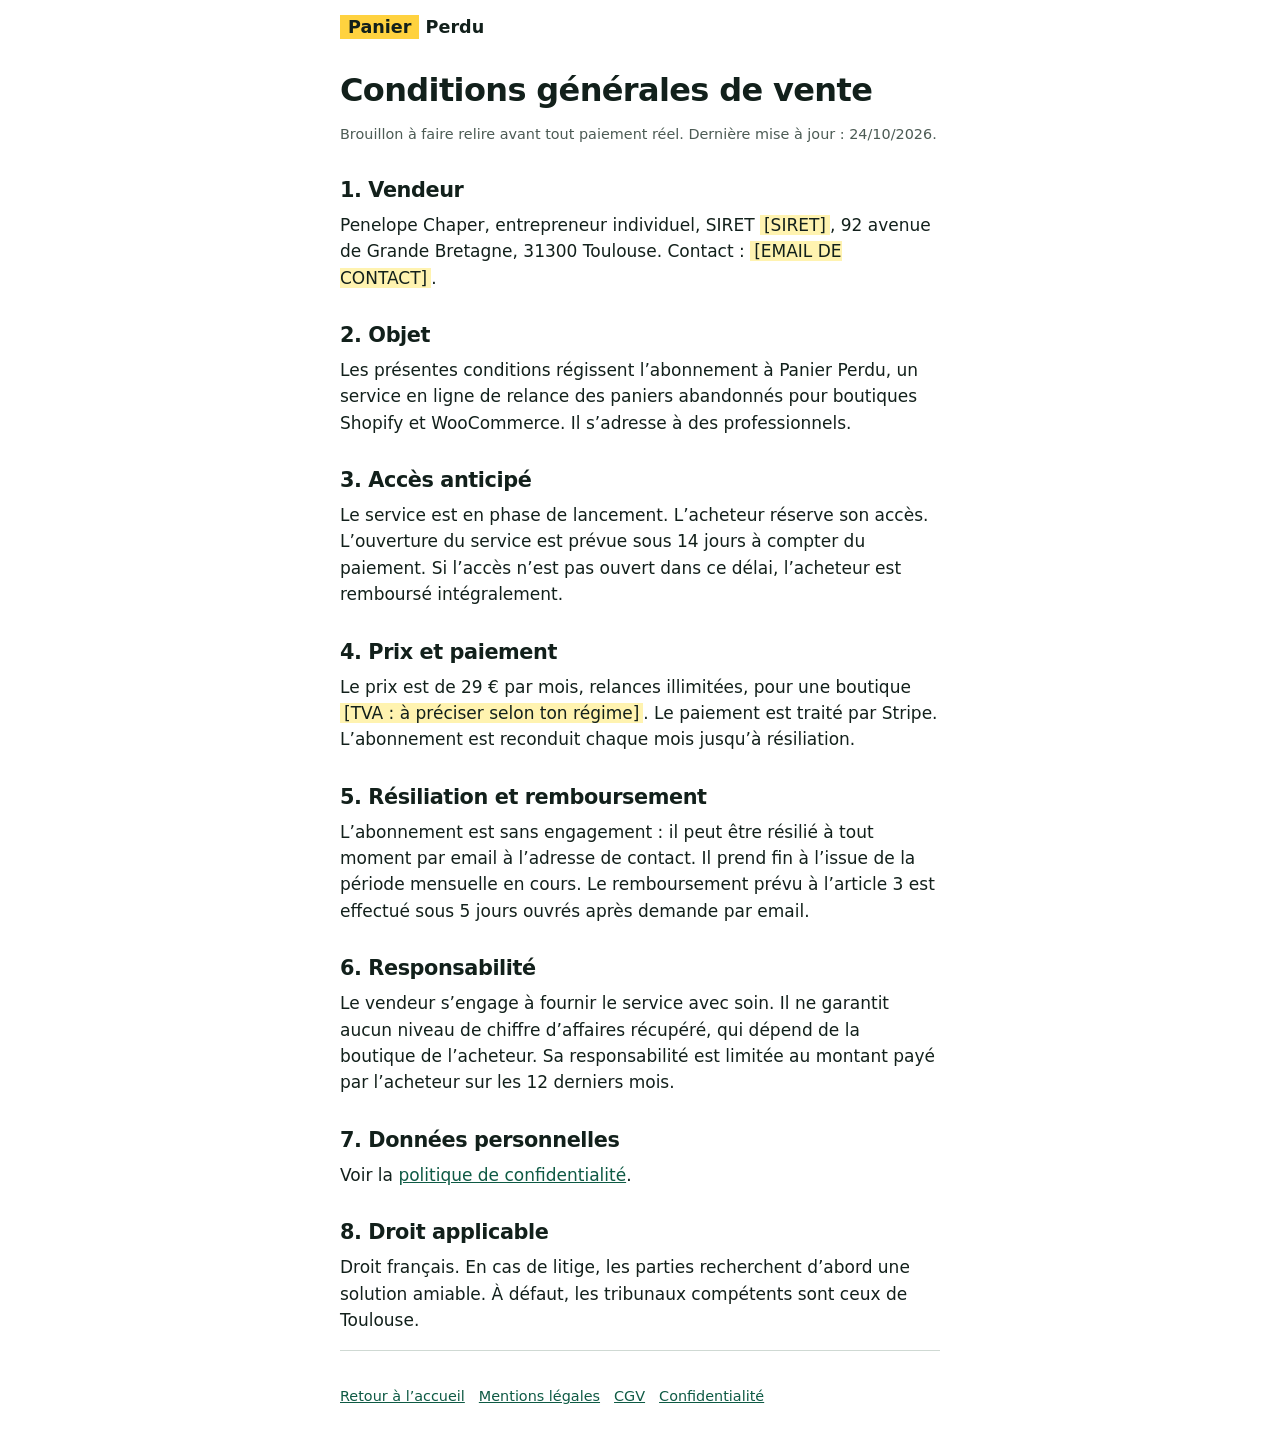
==== cgv.html @ 54c4f530 "Add files via upload" ====
<!doctype html>
<html lang="fr"><head><meta charset="utf-8"><meta name="viewport" content="width=device-width,initial-scale=1">
<title>Conditions générales de vente – Panier Perdu</title><meta name="robots" content="noindex"><link rel="stylesheet" href="style.css"></head>
<body><div class="wrap legal"><p class="top"><a href="/" style="text-decoration:none;color:inherit"><span>Panier</span> Perdu</a></p>
<h1>Conditions générales de vente</h1>
<p class="small">Brouillon à faire relire avant tout paiement réel. Dernière mise à jour : 24/10/2026.</p>
<h2>1. Vendeur</h2>
<p>Penelope Chaper, entrepreneur individuel, SIRET <span class="todo">[SIRET]</span>, 92 avenue de Grande Bretagne, 31300 Toulouse. Contact : <span class="todo">[EMAIL DE CONTACT]</span>.</p>
<h2>2. Objet</h2>
<p>Les présentes conditions régissent l’abonnement à Panier Perdu, un service en ligne de relance des paniers abandonnés pour boutiques Shopify et WooCommerce. Il s’adresse à des professionnels.</p>
<h2>3. Accès anticipé</h2>
<p>Le service est en phase de lancement. L’acheteur réserve son accès. L’ouverture du service est prévue sous 14 jours à compter du paiement. Si l’accès n’est pas ouvert dans ce délai, l’acheteur est remboursé intégralement.</p>
<h2>4. Prix et paiement</h2>
<p>Le prix est de 29 € par mois, relances illimitées, pour une boutique <span class="todo">[TVA : à préciser selon ton régime]</span>. Le paiement est traité par Stripe. L’abonnement est reconduit chaque mois jusqu’à résiliation.</p>
<h2>5. Résiliation et remboursement</h2>
<p>L’abonnement est sans engagement : il peut être résilié à tout moment par email à l’adresse de contact. Il prend fin à l’issue de la période mensuelle en cours. Le remboursement prévu à l’article 3 est effectué sous 5 jours ouvrés après demande par email.</p>
<h2>6. Responsabilité</h2>
<p>Le vendeur s’engage à fournir le service avec soin. Il ne garantit aucun niveau de chiffre d’affaires récupéré, qui dépend de la boutique de l’acheteur. Sa responsabilité est limitée au montant payé par l’acheteur sur les 12 derniers mois.</p>
<h2>7. Données personnelles</h2>
<p>Voir la <a href="confidentialite.html">politique de confidentialité</a>.</p>
<h2>8. Droit applicable</h2>
<p>Droit français. En cas de litige, les parties recherchent d’abord une solution amiable. À défaut, les tribunaux compétents sont ceux de Toulouse.</p>
<footer><a href="/">Retour à l’accueil</a><a href="mentions-legales.html">Mentions légales</a><a href="cgv.html">CGV</a><a href="confidentialite.html">Confidentialité</a></footer></div></body></html>
---- style.css ----
:root{--ink:#12201B;--green:#0E5A44;--sun:#FFD23F;--mist:#EEF2EF;--line:#CFD9D3;--muted:#4C5B54}
*{box-sizing:border-box}html{-webkit-text-size-adjust:100%}
body{margin:0;font:17px/1.55 system-ui,-apple-system,"Segoe UI",Roboto,sans-serif;color:var(--ink);background:#fff}
h1,h2,h3{font-family:"Bricolage Grotesque",system-ui,sans-serif;line-height:1.08;margin:0 0 .5em;letter-spacing:-.02em}
h1{font-size:clamp(2.2rem,9vw,3.6rem);font-weight:800}
h2{font-size:clamp(1.6rem,6vw,2.2rem);font-weight:800}
h3{font-size:1.1rem;font-weight:700}
p{margin:0 0 1em}a{color:var(--green)}
.wrap{max-width:640px;margin:0 auto;padding:0 20px}
section{padding:44px 0;border-top:1px solid var(--line)}
.top{padding:14px 0;font-weight:800;font-family:"Bricolage Grotesque",system-ui,sans-serif;font-size:1.1rem}
.top span{background:var(--sun);padding:2px 8px}
.btn{display:block;width:100%;text-align:center;background:var(--sun);color:var(--ink);font-weight:800;font-size:1.1rem;text-decoration:none;padding:18px 20px;border:2px solid var(--ink);border-radius:6px;box-shadow:4px 4px 0 var(--ink)}
.btn:active{transform:translate(3px,3px);box-shadow:1px 1px 0 var(--ink)}
.btn:focus-visible,summary:focus-visible,a:focus-visible{outline:3px solid var(--green);outline-offset:3px}
.small{font-size:.9rem;color:var(--muted)}
.ticket{border:2px dashed var(--ink);padding:18px;background:var(--mist);margin:28px 0}
.ticket p{margin:0;display:flex;justify-content:space-between;gap:12px;border-bottom:1px dotted var(--muted);padding:6px 0}
.ticket .ok{color:var(--green);font-weight:800;border:0;padding-top:12px}
.steps{list-style:none;padding:0;margin:0}
.steps li{padding:14px 0 14px 48px;position:relative;border-bottom:1px solid var(--line)}
.steps li::before{content:counter(s);counter-increment:s;position:absolute;left:0;top:14px;width:34px;height:34px;border-radius:50%;background:var(--green);color:#fff;font-weight:800;text-align:center;line-height:34px}
.steps{counter-reset:s}
.calc{background:var(--green);color:#fff;padding:22px;border-radius:6px}
.calc strong{font-size:2rem;font-family:"Bricolage Grotesque",system-ui,sans-serif}
.calc .small{color:#CFE6DC}
.offer{border:2px solid var(--ink);padding:22px;border-radius:6px}
.price{font-family:"Bricolage Grotesque",system-ui,sans-serif;font-size:3rem;font-weight:800;line-height:1}
.guar{background:var(--mist);padding:14px;border-left:5px solid var(--green);margin:18px 0}
details{border-bottom:1px solid var(--line);padding:14px 0}
summary{font-weight:700;cursor:pointer}
details p{margin:10px 0 0}
footer{padding:28px 0 40px;border-top:1px solid var(--line);font-size:.9rem}
footer a{margin-right:14px;display:inline-block;padding:6px 0}
.todo{background:#FFF3B0;padding:0 4px}
.legal h1{font-size:2rem}.legal h2{font-size:1.3rem;margin-top:1.6em}
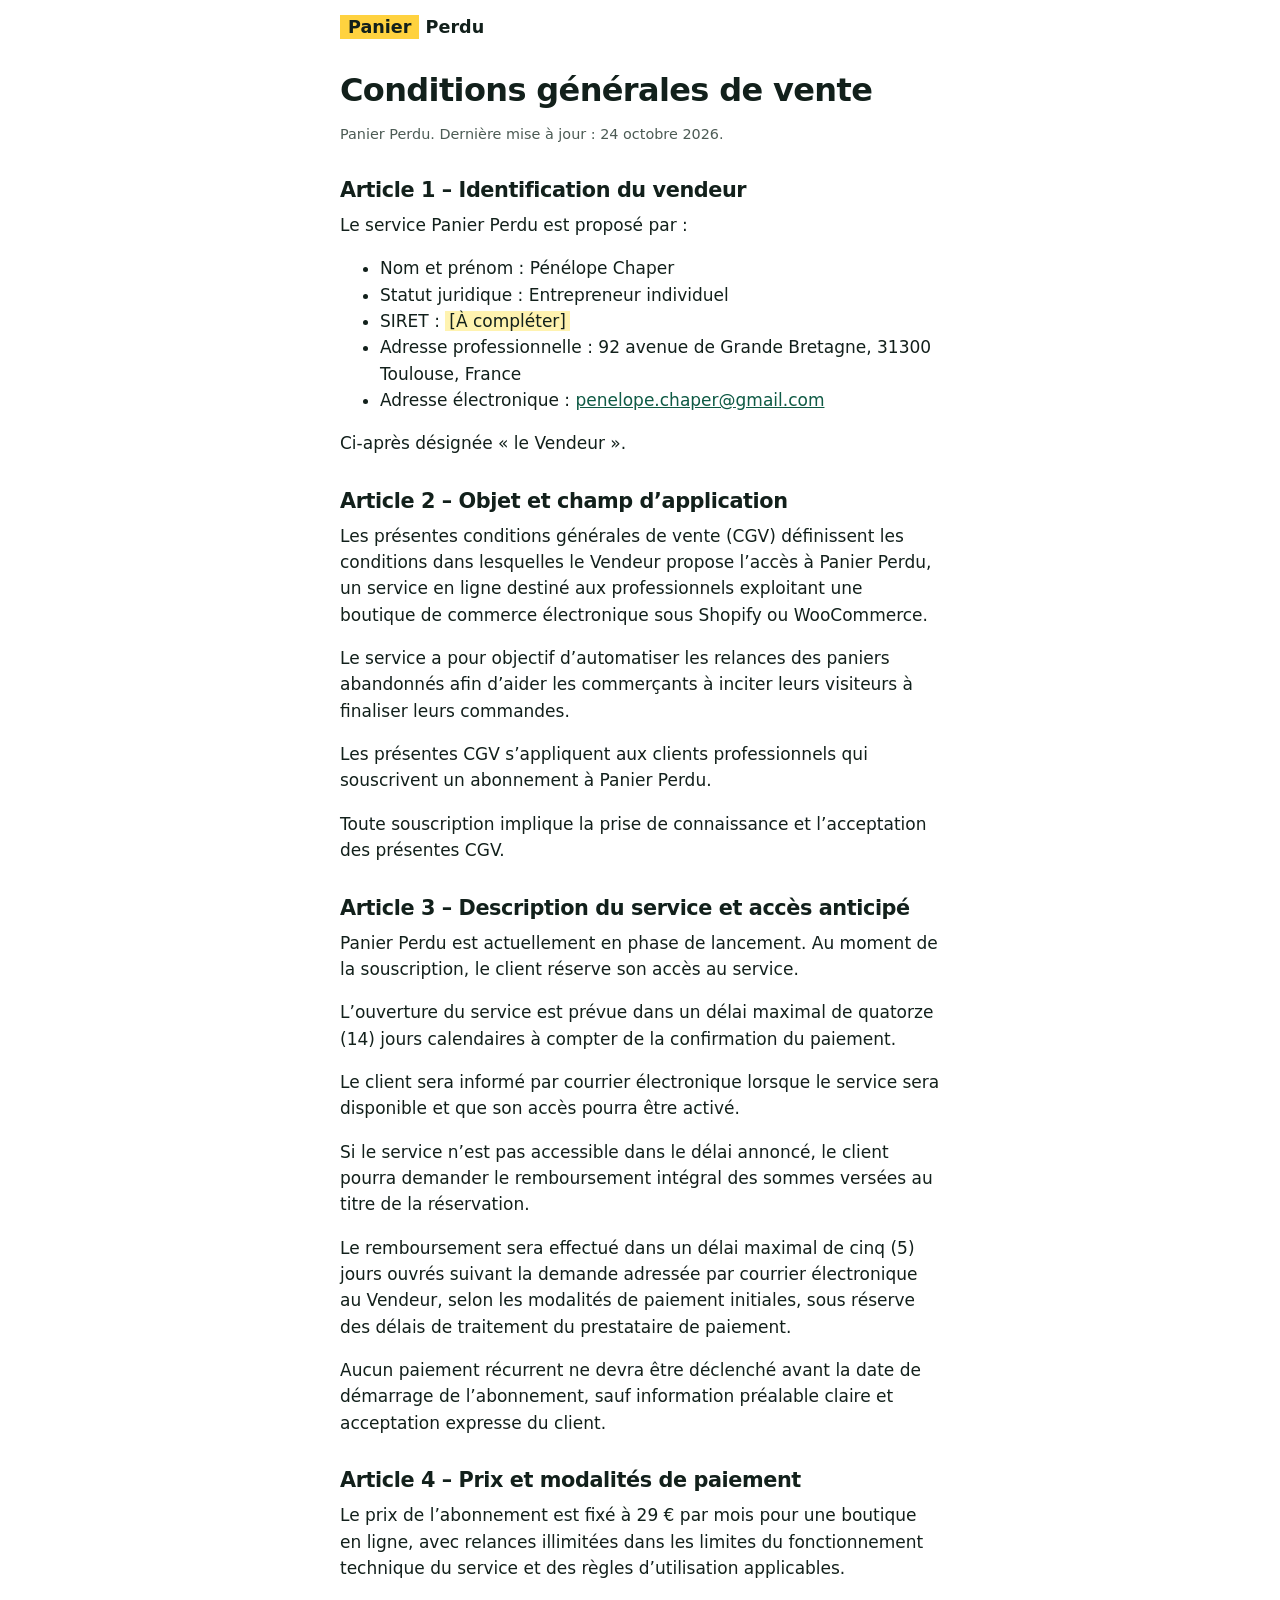
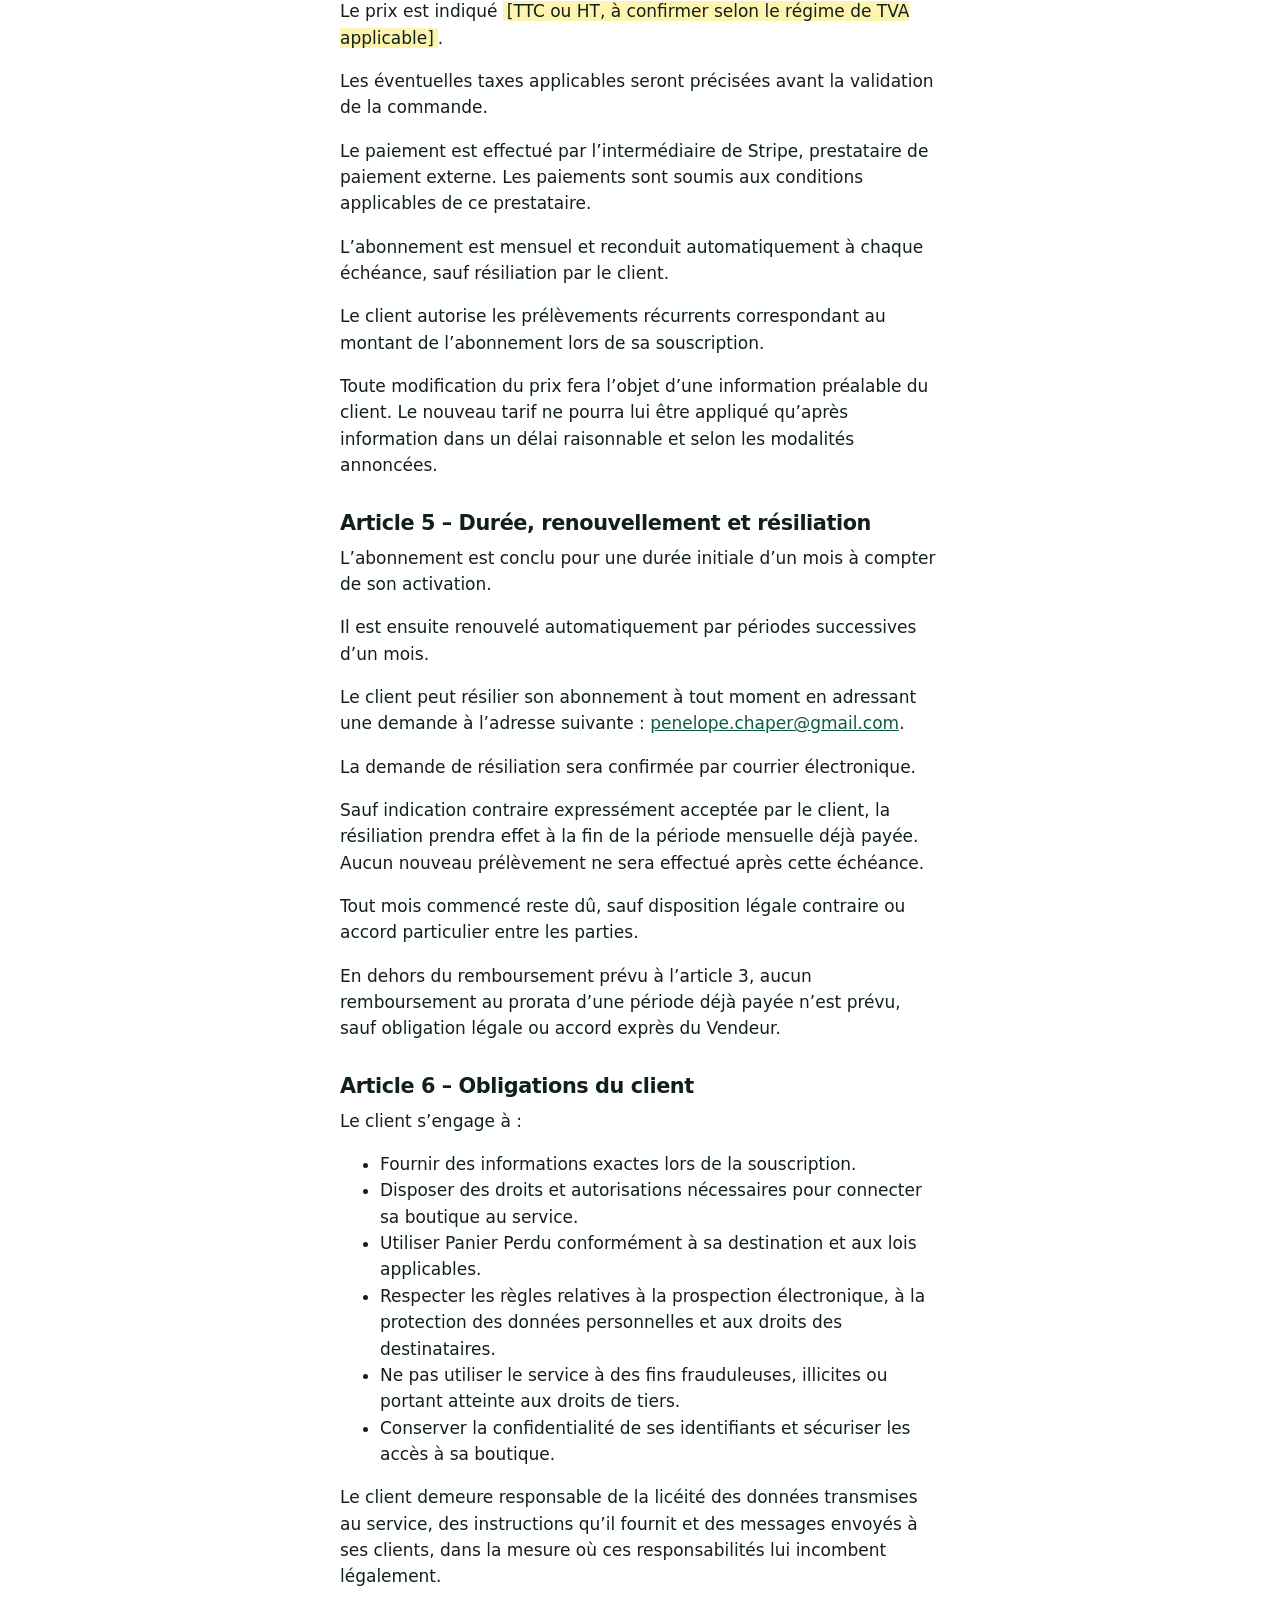
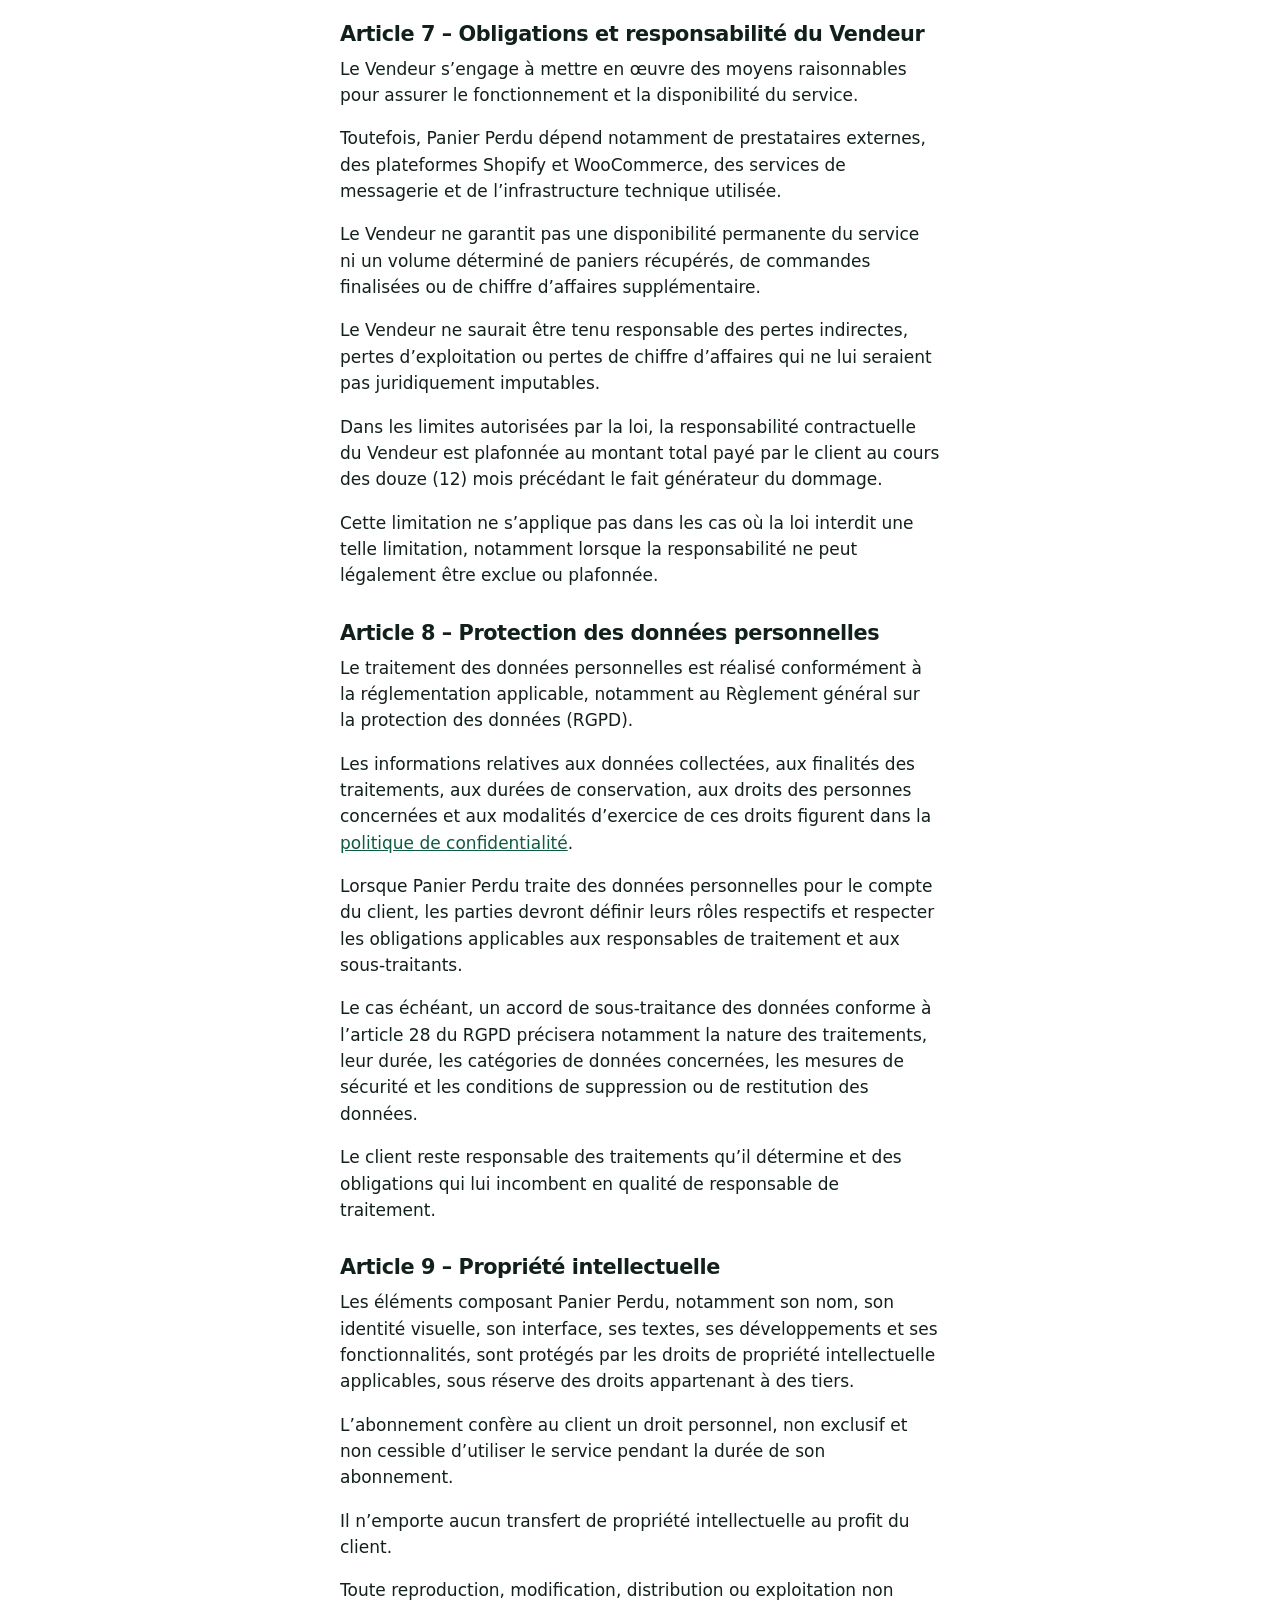
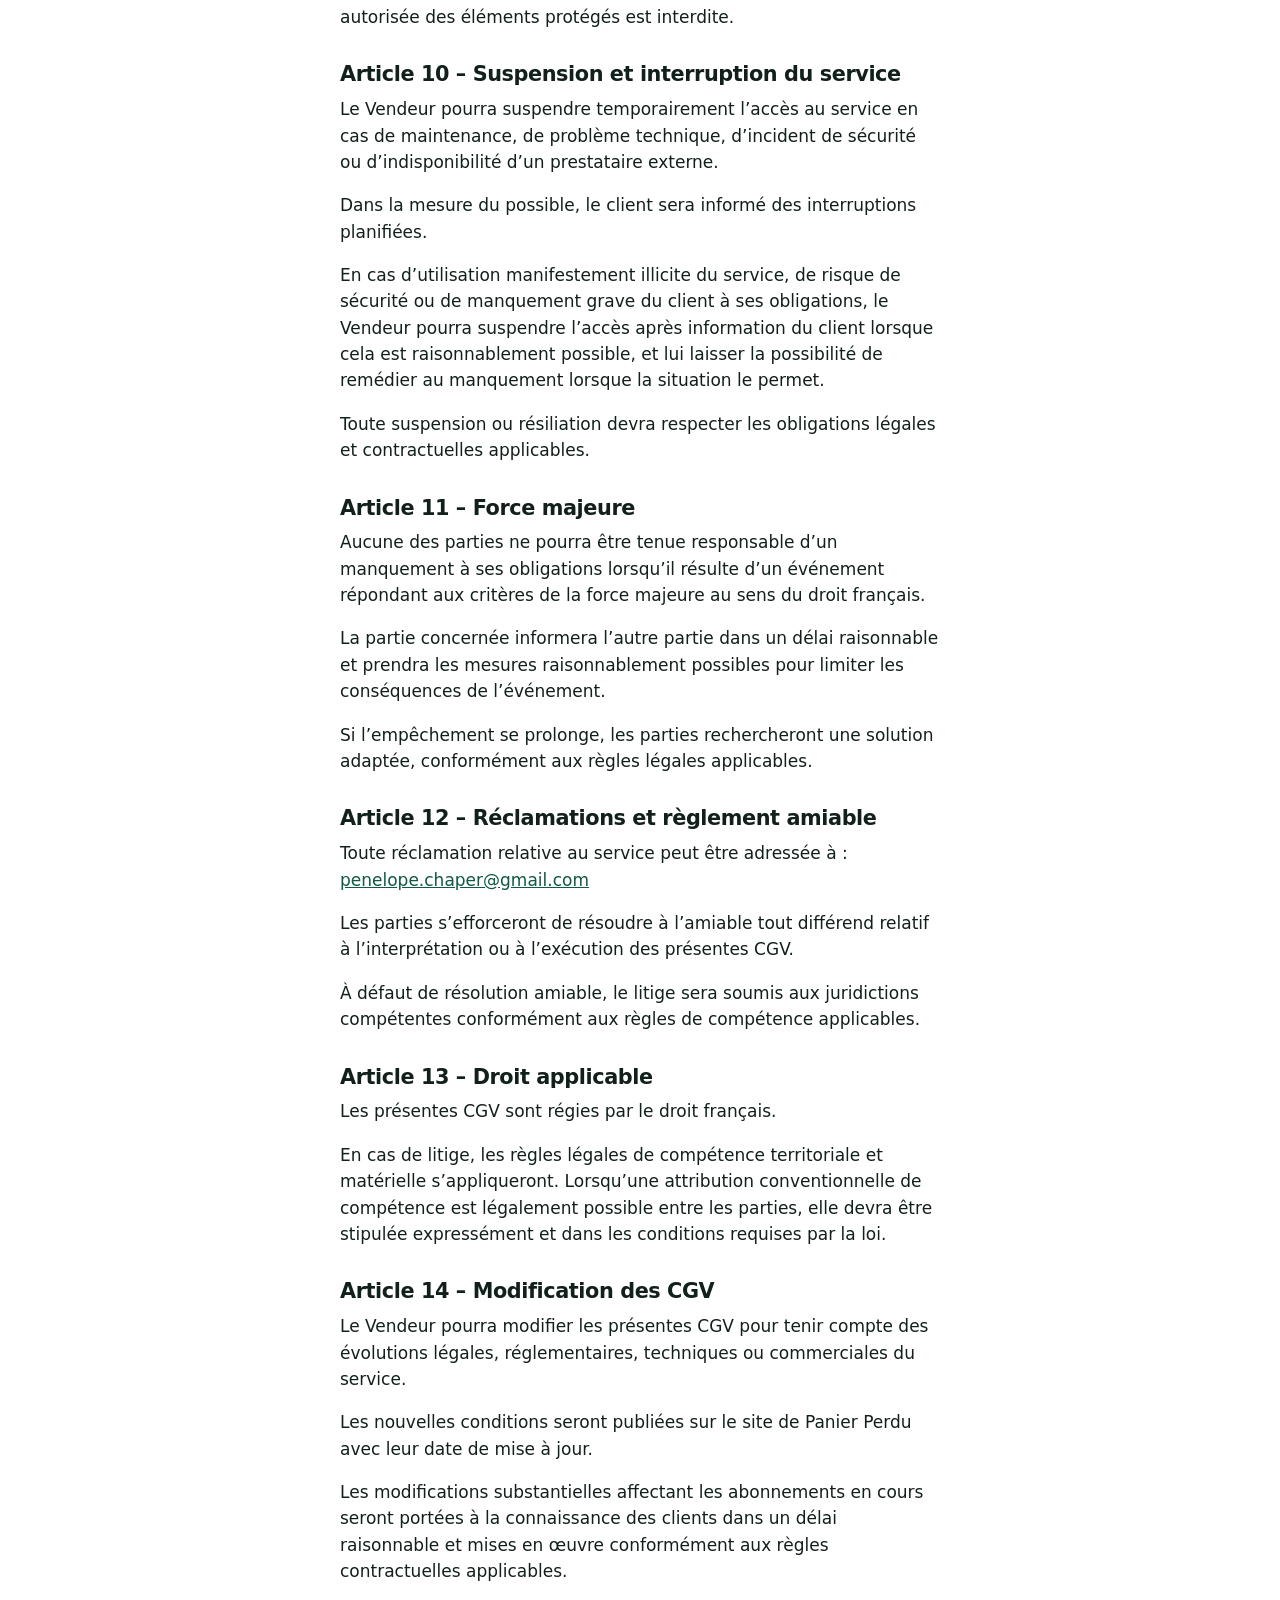
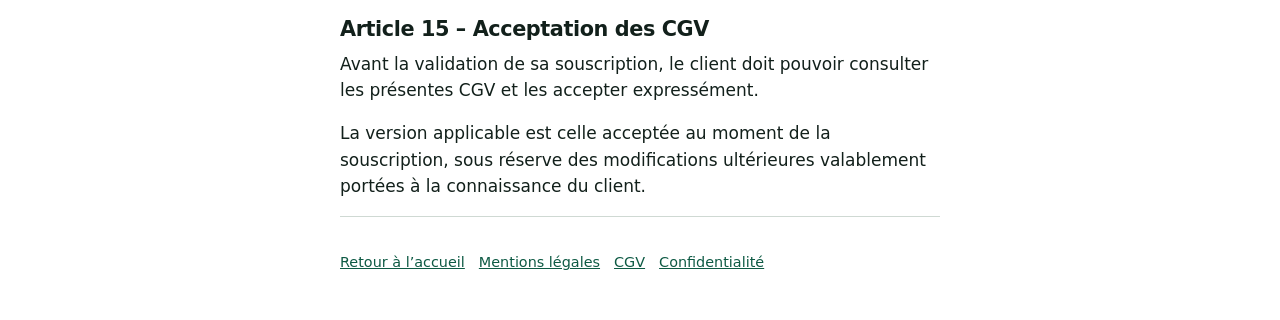
==== commit 0c526902: "cgv.html" ====
--- a/cgv.html
+++ b/cgv.html
@@ -3,21 +3,111 @@
 <title>Conditions générales de vente – Panier Perdu</title><meta name="robots" content="noindex"><link rel="stylesheet" href="style.css"></head>
 <body><div class="wrap legal"><p class="top"><a href="/" style="text-decoration:none;color:inherit"><span>Panier</span> Perdu</a></p>
 <h1>Conditions générales de vente</h1>
-<p class="small">Brouillon à faire relire avant tout paiement réel. Dernière mise à jour : 24/10/2026.</p>
-<h2>1. Vendeur</h2>
-<p>Penelope Chaper, entrepreneur individuel, SIRET <span class="todo">[SIRET]</span>, 92 avenue de Grande Bretagne, 31300 Toulouse. Contact : <span class="todo">[EMAIL DE CONTACT]</span>.</p>
-<h2>2. Objet</h2>
-<p>Les présentes conditions régissent l’abonnement à Panier Perdu, un service en ligne de relance des paniers abandonnés pour boutiques Shopify et WooCommerce. Il s’adresse à des professionnels.</p>
-<h2>3. Accès anticipé</h2>
-<p>Le service est en phase de lancement. L’acheteur réserve son accès. L’ouverture du service est prévue sous 14 jours à compter du paiement. Si l’accès n’est pas ouvert dans ce délai, l’acheteur est remboursé intégralement.</p>
-<h2>4. Prix et paiement</h2>
-<p>Le prix est de 29 € par mois, relances illimitées, pour une boutique <span class="todo">[TVA : à préciser selon ton régime]</span>. Le paiement est traité par Stripe. L’abonnement est reconduit chaque mois jusqu’à résiliation.</p>
-<h2>5. Résiliation et remboursement</h2>
-<p>L’abonnement est sans engagement : il peut être résilié à tout moment par email à l’adresse de contact. Il prend fin à l’issue de la période mensuelle en cours. Le remboursement prévu à l’article 3 est effectué sous 5 jours ouvrés après demande par email.</p>
-<h2>6. Responsabilité</h2>
-<p>Le vendeur s’engage à fournir le service avec soin. Il ne garantit aucun niveau de chiffre d’affaires récupéré, qui dépend de la boutique de l’acheteur. Sa responsabilité est limitée au montant payé par l’acheteur sur les 12 derniers mois.</p>
-<h2>7. Données personnelles</h2>
-<p>Voir la <a href="confidentialite.html">politique de confidentialité</a>.</p>
-<h2>8. Droit applicable</h2>
-<p>Droit français. En cas de litige, les parties recherchent d’abord une solution amiable. À défaut, les tribunaux compétents sont ceux de Toulouse.</p>
+<p class="small">Panier Perdu. Dernière mise à jour : 24 octobre 2026.</p>
+
+<h2>Article 1 – Identification du vendeur</h2>
+<p>Le service Panier Perdu est proposé par :</p>
+<ul>
+<li>Nom et prénom : Pénélope Chaper</li>
+<li>Statut juridique : Entrepreneur individuel</li>
+<li>SIRET : <span class="todo">[À compléter]</span></li>
+<li>Adresse professionnelle : 92 avenue de Grande Bretagne, 31300 Toulouse, France</li>
+<li>Adresse électronique : <a href="mailto:penelope.chaper@gmail.com">penelope.chaper@gmail.com</a></li>
+</ul>
+<p>Ci-après désignée « le Vendeur ».</p>
+
+<h2>Article 2 – Objet et champ d’application</h2>
+<p>Les présentes conditions générales de vente (CGV) définissent les conditions dans lesquelles le Vendeur propose l’accès à Panier Perdu, un service en ligne destiné aux professionnels exploitant une boutique de commerce électronique sous Shopify ou WooCommerce.</p>
+<p>Le service a pour objectif d’automatiser les relances des paniers abandonnés afin d’aider les commerçants à inciter leurs visiteurs à finaliser leurs commandes.</p>
+<p>Les présentes CGV s’appliquent aux clients professionnels qui souscrivent un abonnement à Panier Perdu.</p>
+<p>Toute souscription implique la prise de connaissance et l’acceptation des présentes CGV.</p>
+
+<h2>Article 3 – Description du service et accès anticipé</h2>
+<p>Panier Perdu est actuellement en phase de lancement. Au moment de la souscription, le client réserve son accès au service.</p>
+<p>L’ouverture du service est prévue dans un délai maximal de quatorze (14) jours calendaires à compter de la confirmation du paiement.</p>
+<p>Le client sera informé par courrier électronique lorsque le service sera disponible et que son accès pourra être activé.</p>
+<p>Si le service n’est pas accessible dans le délai annoncé, le client pourra demander le remboursement intégral des sommes versées au titre de la réservation.</p>
+<p>Le remboursement sera effectué dans un délai maximal de cinq (5) jours ouvrés suivant la demande adressée par courrier électronique au Vendeur, selon les modalités de paiement initiales, sous réserve des délais de traitement du prestataire de paiement.</p>
+<p>Aucun paiement récurrent ne devra être déclenché avant la date de démarrage de l’abonnement, sauf information préalable claire et acceptation expresse du client.</p>
+
+<h2>Article 4 – Prix et modalités de paiement</h2>
+<p>Le prix de l’abonnement est fixé à 29 € par mois pour une boutique en ligne, avec relances illimitées dans les limites du fonctionnement technique du service et des règles d’utilisation applicables.</p>
+<p>Le prix est indiqué <span class="todo">[TTC ou HT, à confirmer selon le régime de TVA applicable]</span>.</p>
+<p>Les éventuelles taxes applicables seront précisées avant la validation de la commande.</p>
+<p>Le paiement est effectué par l’intermédiaire de Stripe, prestataire de paiement externe. Les paiements sont soumis aux conditions applicables de ce prestataire.</p>
+<p>L’abonnement est mensuel et reconduit automatiquement à chaque échéance, sauf résiliation par le client.</p>
+<p>Le client autorise les prélèvements récurrents correspondant au montant de l’abonnement lors de sa souscription.</p>
+<p>Toute modification du prix fera l’objet d’une information préalable du client. Le nouveau tarif ne pourra lui être appliqué qu’après information dans un délai raisonnable et selon les modalités annoncées.</p>
+
+<h2>Article 5 – Durée, renouvellement et résiliation</h2>
+<p>L’abonnement est conclu pour une durée initiale d’un mois à compter de son activation.</p>
+<p>Il est ensuite renouvelé automatiquement par périodes successives d’un mois.</p>
+<p>Le client peut résilier son abonnement à tout moment en adressant une demande à l’adresse suivante : <a href="mailto:penelope.chaper@gmail.com">penelope.chaper@gmail.com</a>.</p>
+<p>La demande de résiliation sera confirmée par courrier électronique.</p>
+<p>Sauf indication contraire expressément acceptée par le client, la résiliation prendra effet à la fin de la période mensuelle déjà payée. Aucun nouveau prélèvement ne sera effectué après cette échéance.</p>
+<p>Tout mois commencé reste dû, sauf disposition légale contraire ou accord particulier entre les parties.</p>
+<p>En dehors du remboursement prévu à l’article 3, aucun remboursement au prorata d’une période déjà payée n’est prévu, sauf obligation légale ou accord exprès du Vendeur.</p>
+
+<h2>Article 6 – Obligations du client</h2>
+<p>Le client s’engage à :</p>
+<ul>
+<li>Fournir des informations exactes lors de la souscription.</li>
+<li>Disposer des droits et autorisations nécessaires pour connecter sa boutique au service.</li>
+<li>Utiliser Panier Perdu conformément à sa destination et aux lois applicables.</li>
+<li>Respecter les règles relatives à la prospection électronique, à la protection des données personnelles et aux droits des destinataires.</li>
+<li>Ne pas utiliser le service à des fins frauduleuses, illicites ou portant atteinte aux droits de tiers.</li>
+<li>Conserver la confidentialité de ses identifiants et sécuriser les accès à sa boutique.</li>
+</ul>
+<p>Le client demeure responsable de la licéité des données transmises au service, des instructions qu’il fournit et des messages envoyés à ses clients, dans la mesure où ces responsabilités lui incombent légalement.</p>
+
+<h2>Article 7 – Obligations et responsabilité du Vendeur</h2>
+<p>Le Vendeur s’engage à mettre en œuvre des moyens raisonnables pour assurer le fonctionnement et la disponibilité du service.</p>
+<p>Toutefois, Panier Perdu dépend notamment de prestataires externes, des plateformes Shopify et WooCommerce, des services de messagerie et de l’infrastructure technique utilisée.</p>
+<p>Le Vendeur ne garantit pas une disponibilité permanente du service ni un volume déterminé de paniers récupérés, de commandes finalisées ou de chiffre d’affaires supplémentaire.</p>
+<p>Le Vendeur ne saurait être tenu responsable des pertes indirectes, pertes d’exploitation ou pertes de chiffre d’affaires qui ne lui seraient pas juridiquement imputables.</p>
+<p>Dans les limites autorisées par la loi, la responsabilité contractuelle du Vendeur est plafonnée au montant total payé par le client au cours des douze (12) mois précédant le fait générateur du dommage.</p>
+<p>Cette limitation ne s’applique pas dans les cas où la loi interdit une telle limitation, notamment lorsque la responsabilité ne peut légalement être exclue ou plafonnée.</p>
+
+<h2>Article 8 – Protection des données personnelles</h2>
+<p>Le traitement des données personnelles est réalisé conformément à la réglementation applicable, notamment au Règlement général sur la protection des données (RGPD).</p>
+<p>Les informations relatives aux données collectées, aux finalités des traitements, aux durées de conservation, aux droits des personnes concernées et aux modalités d’exercice de ces droits figurent dans la <a href="confidentialite.html">politique de confidentialité</a>.</p>
+<p>Lorsque Panier Perdu traite des données personnelles pour le compte du client, les parties devront définir leurs rôles respectifs et respecter les obligations applicables aux responsables de traitement et aux sous-traitants.</p>
+<p>Le cas échéant, un accord de sous-traitance des données conforme à l’article 28 du RGPD précisera notamment la nature des traitements, leur durée, les catégories de données concernées, les mesures de sécurité et les conditions de suppression ou de restitution des données.</p>
+<p>Le client reste responsable des traitements qu’il détermine et des obligations qui lui incombent en qualité de responsable de traitement.</p>
+
+<h2>Article 9 – Propriété intellectuelle</h2>
+<p>Les éléments composant Panier Perdu, notamment son nom, son identité visuelle, son interface, ses textes, ses développements et ses fonctionnalités, sont protégés par les droits de propriété intellectuelle applicables, sous réserve des droits appartenant à des tiers.</p>
+<p>L’abonnement confère au client un droit personnel, non exclusif et non cessible d’utiliser le service pendant la durée de son abonnement.</p>
+<p>Il n’emporte aucun transfert de propriété intellectuelle au profit du client.</p>
+<p>Toute reproduction, modification, distribution ou exploitation non autorisée des éléments protégés est interdite.</p>
+
+<h2>Article 10 – Suspension et interruption du service</h2>
+<p>Le Vendeur pourra suspendre temporairement l’accès au service en cas de maintenance, de problème technique, d’incident de sécurité ou d’indisponibilité d’un prestataire externe.</p>
+<p>Dans la mesure du possible, le client sera informé des interruptions planifiées.</p>
+<p>En cas d’utilisation manifestement illicite du service, de risque de sécurité ou de manquement grave du client à ses obligations, le Vendeur pourra suspendre l’accès après information du client lorsque cela est raisonnablement possible, et lui laisser la possibilité de remédier au manquement lorsque la situation le permet.</p>
+<p>Toute suspension ou résiliation devra respecter les obligations légales et contractuelles applicables.</p>
+
+<h2>Article 11 – Force majeure</h2>
+<p>Aucune des parties ne pourra être tenue responsable d’un manquement à ses obligations lorsqu’il résulte d’un événement répondant aux critères de la force majeure au sens du droit français.</p>
+<p>La partie concernée informera l’autre partie dans un délai raisonnable et prendra les mesures raisonnablement possibles pour limiter les conséquences de l’événement.</p>
+<p>Si l’empêchement se prolonge, les parties rechercheront une solution adaptée, conformément aux règles légales applicables.</p>
+
+<h2>Article 12 – Réclamations et règlement amiable</h2>
+<p>Toute réclamation relative au service peut être adressée à : <a href="mailto:penelope.chaper@gmail.com">penelope.chaper@gmail.com</a></p>
+<p>Les parties s’efforceront de résoudre à l’amiable tout différend relatif à l’interprétation ou à l’exécution des présentes CGV.</p>
+<p>À défaut de résolution amiable, le litige sera soumis aux juridictions compétentes conformément aux règles de compétence applicables.</p>
+
+<h2>Article 13 – Droit applicable</h2>
+<p>Les présentes CGV sont régies par le droit français.</p>
+<p>En cas de litige, les règles légales de compétence territoriale et matérielle s’appliqueront. Lorsqu’une attribution conventionnelle de compétence est légalement possible entre les parties, elle devra être stipulée expressément et dans les conditions requises par la loi.</p>
+
+<h2>Article 14 – Modification des CGV</h2>
+<p>Le Vendeur pourra modifier les présentes CGV pour tenir compte des évolutions légales, réglementaires, techniques ou commerciales du service.</p>
+<p>Les nouvelles conditions seront publiées sur le site de Panier Perdu avec leur date de mise à jour.</p>
+<p>Les modifications substantielles affectant les abonnements en cours seront portées à la connaissance des clients dans un délai raisonnable et mises en œuvre conformément aux règles contractuelles applicables.</p>
+
+<h2>Article 15 – Acceptation des CGV</h2>
+<p>Avant la validation de sa souscription, le client doit pouvoir consulter les présentes CGV et les accepter expressément.</p>
+<p>La version applicable est celle acceptée au moment de la souscription, sous réserve des modifications ultérieures valablement portées à la connaissance du client.</p>
+
 <footer><a href="/">Retour à l’accueil</a><a href="mentions-legales.html">Mentions légales</a><a href="cgv.html">CGV</a><a href="confidentialite.html">Confidentialité</a></footer></div></body></html>
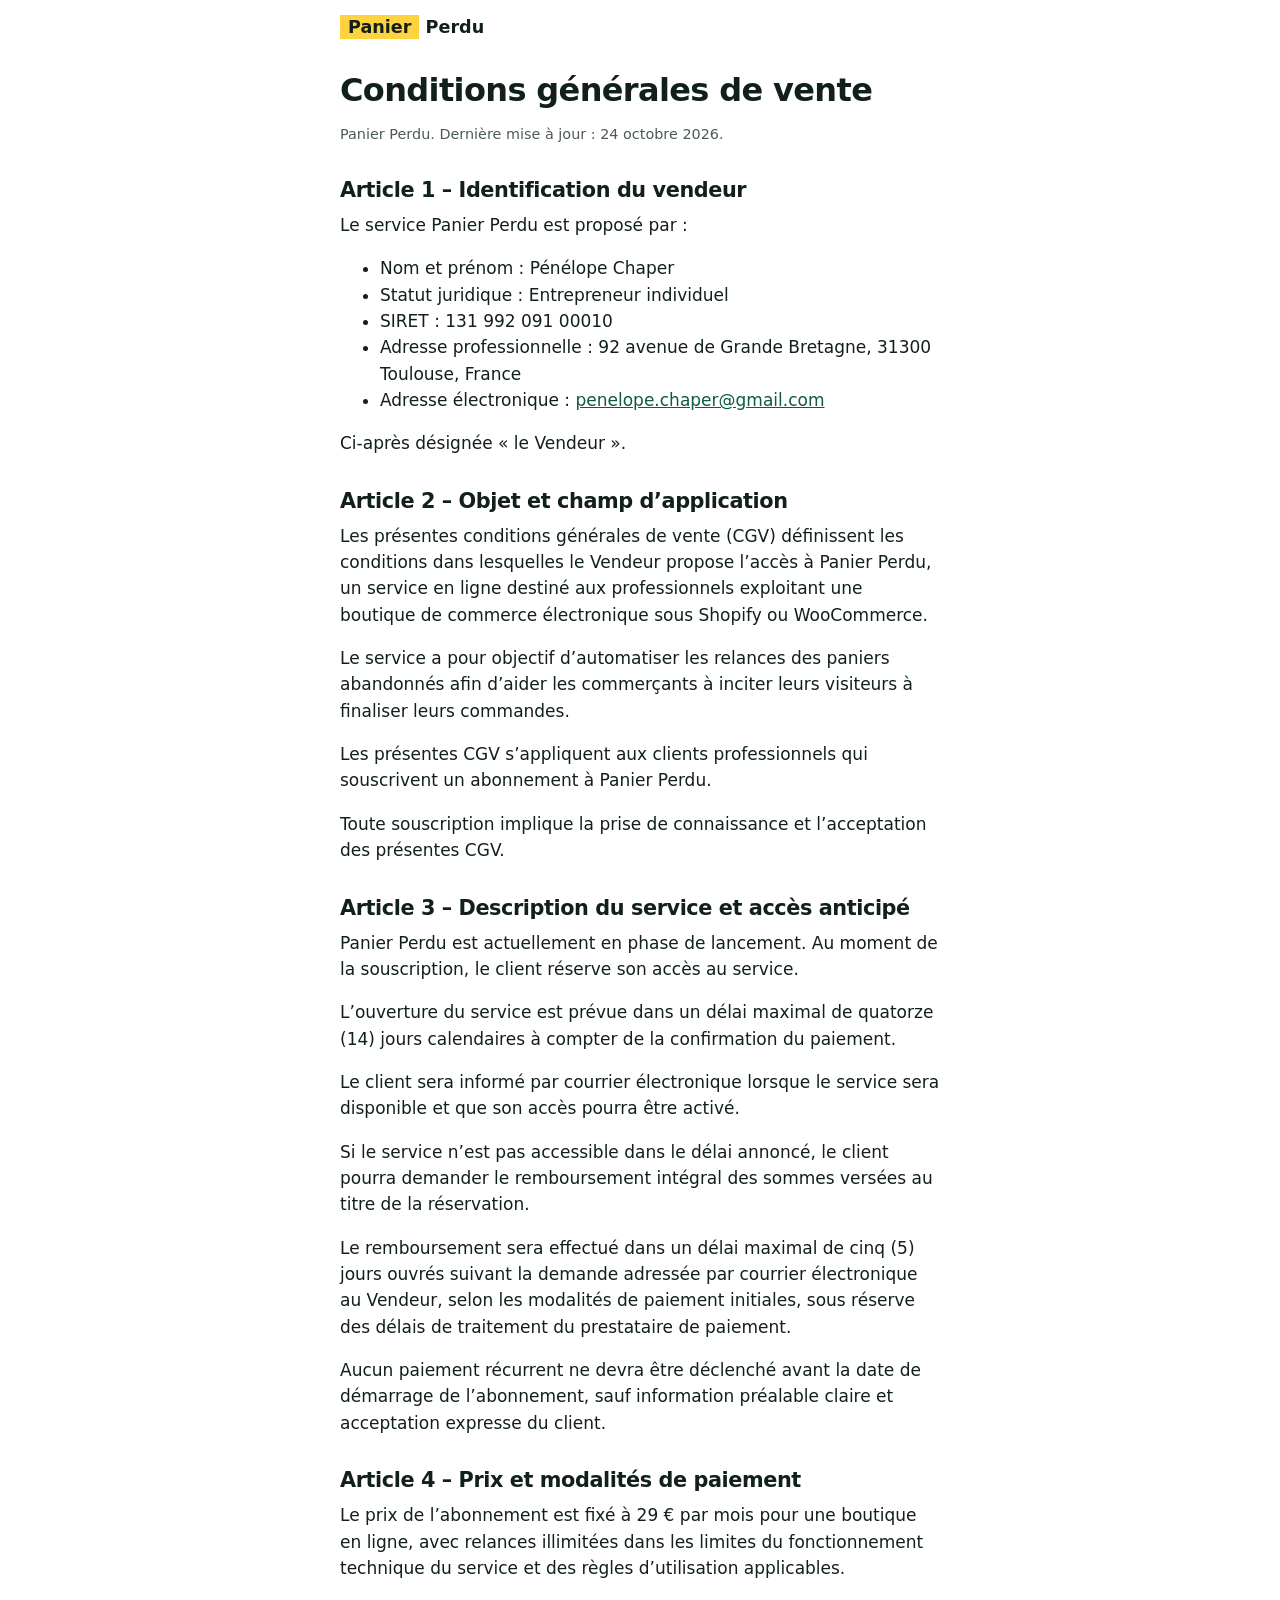
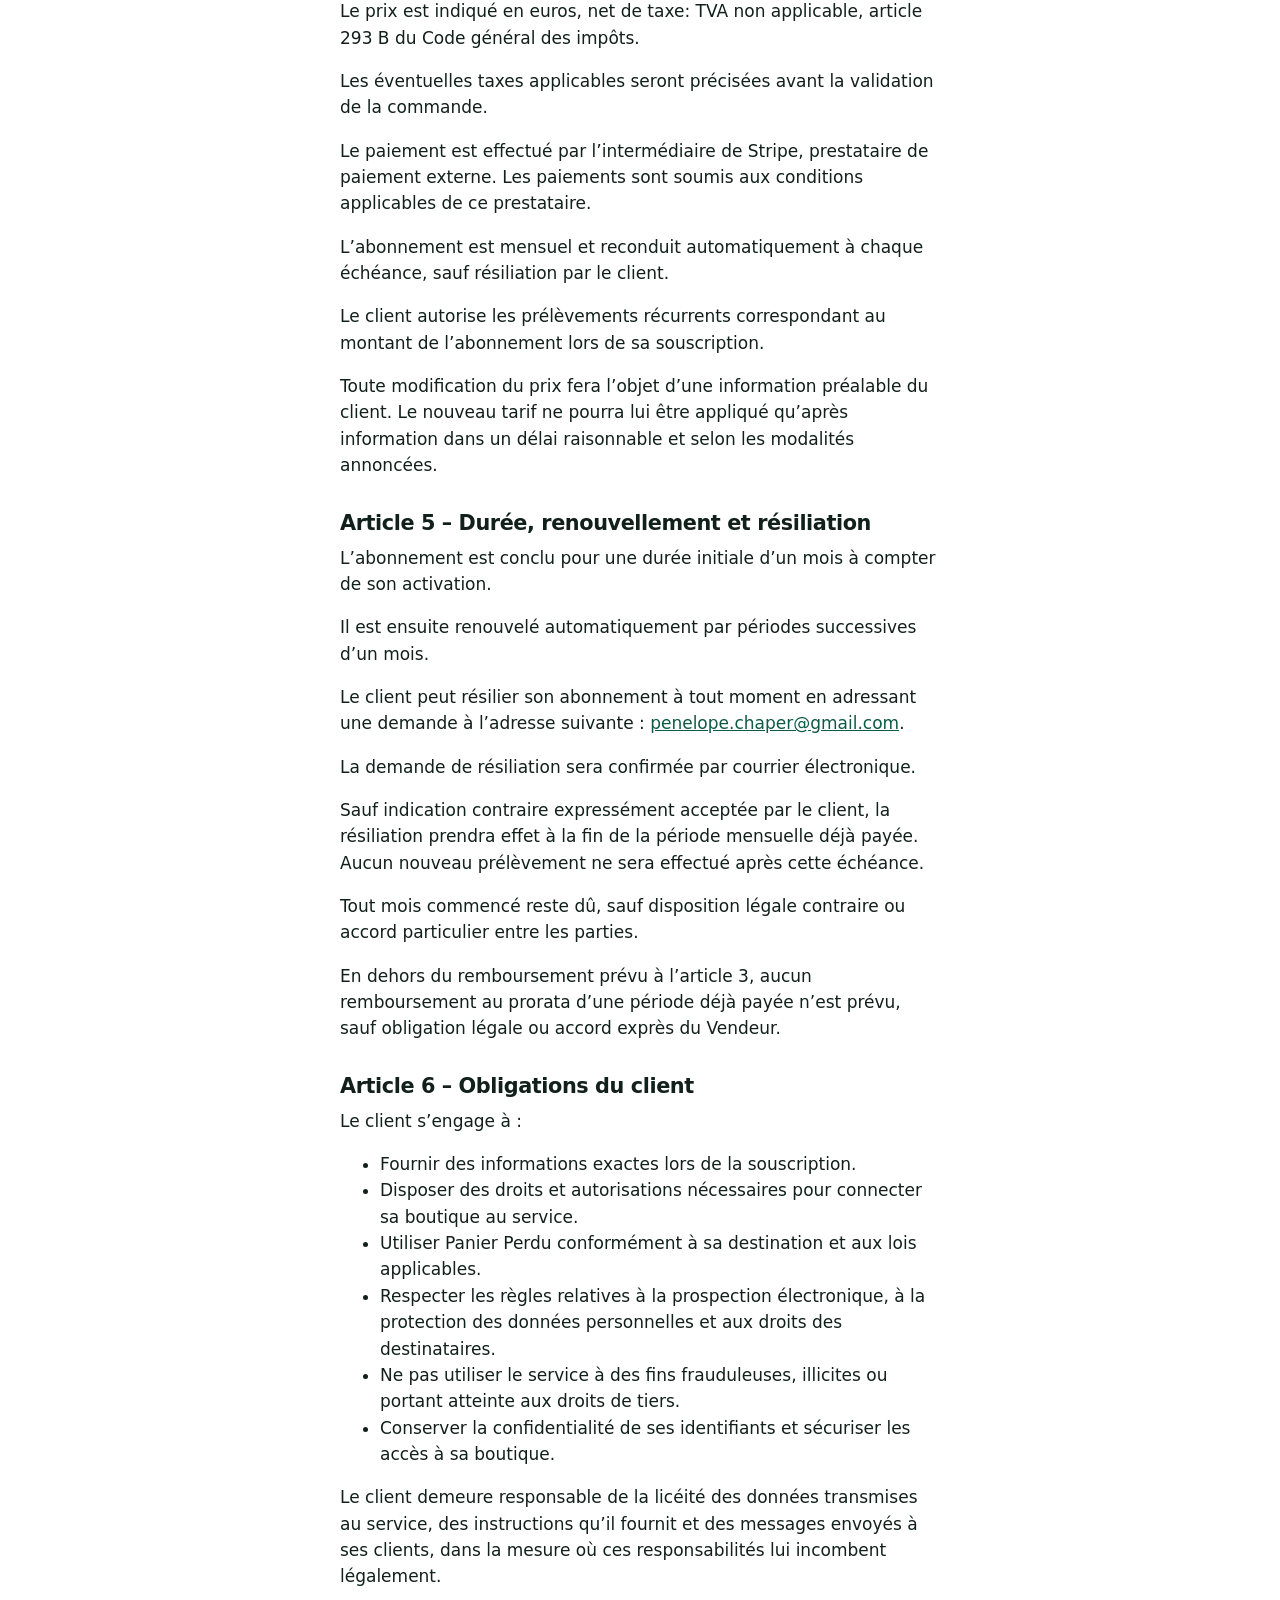
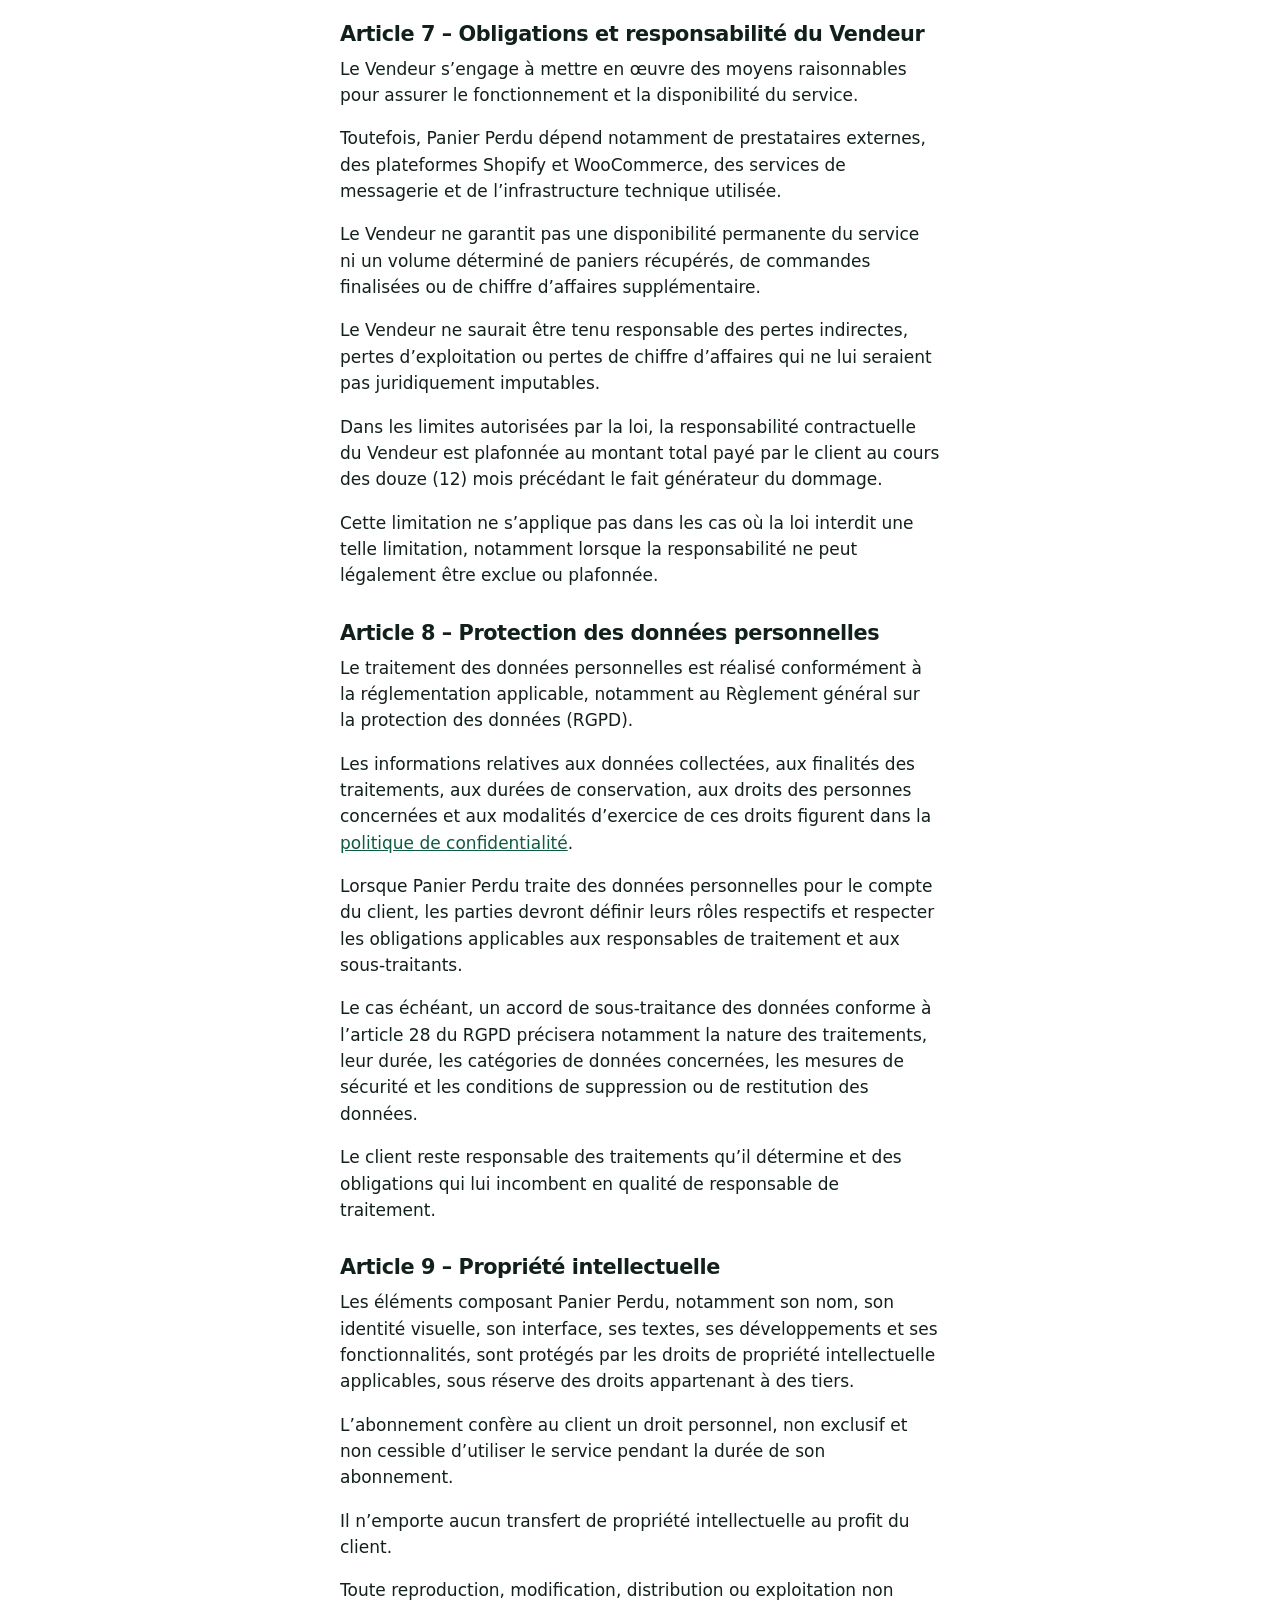
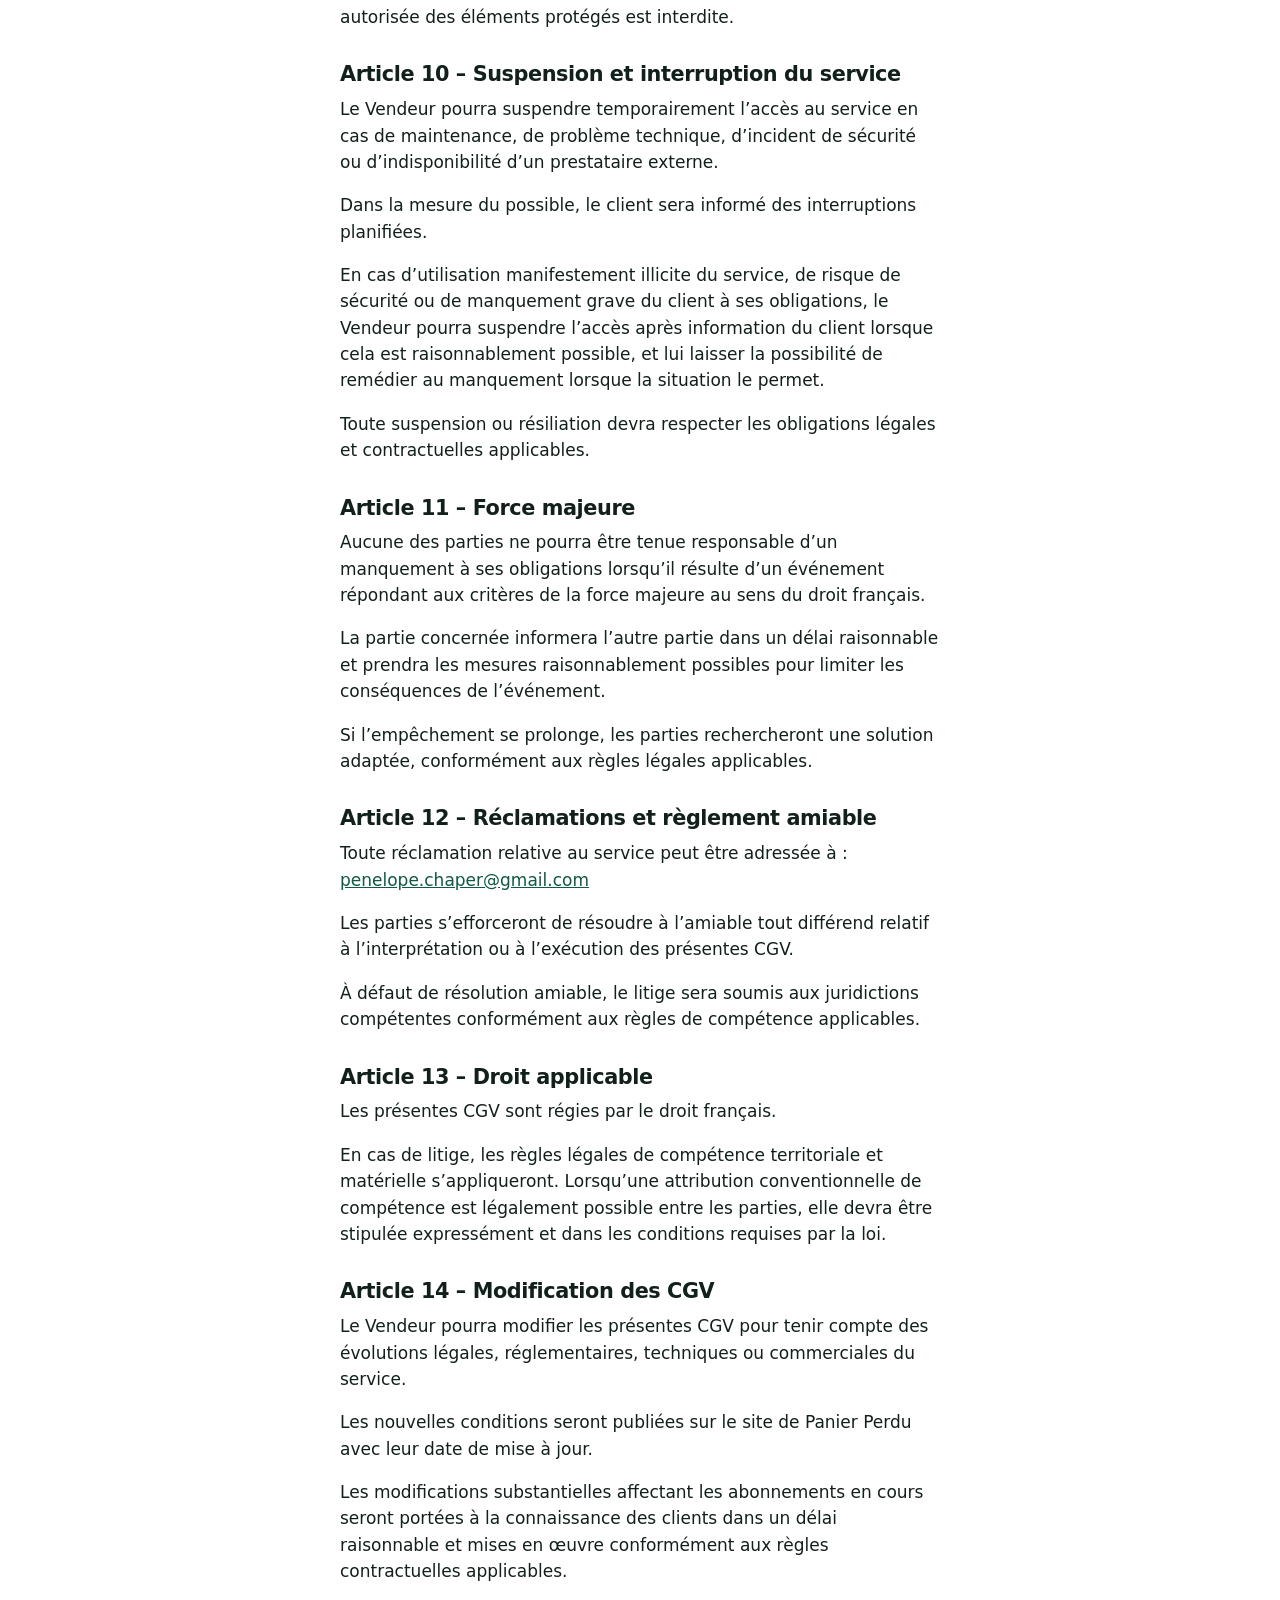
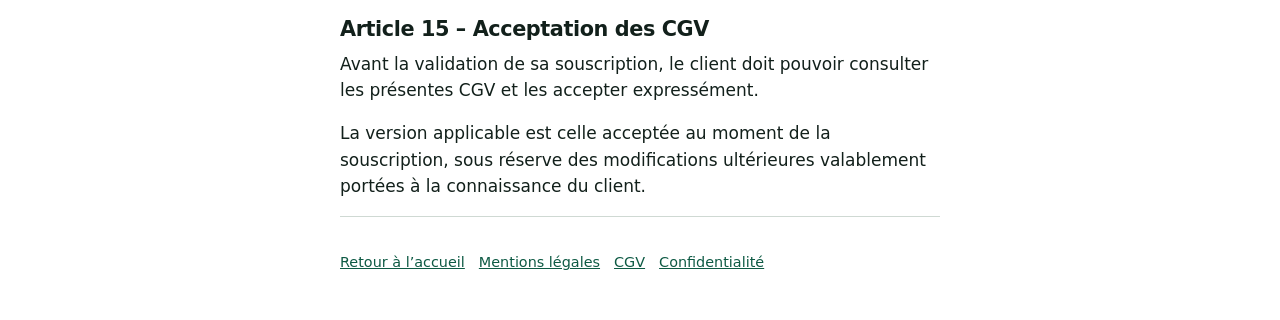
==== commit 06831464: "Update cgv.html" ====
--- a/cgv.html
+++ b/cgv.html
@@ -10,7 +10,7 @@
 <ul>
 <li>Nom et prénom : Pénélope Chaper</li>
 <li>Statut juridique : Entrepreneur individuel</li>
-<li>SIRET : <span class="todo">[À compléter]</span></li>
+<li>SIRET : 131 992 091 00010</li>
 <li>Adresse professionnelle : 92 avenue de Grande Bretagne, 31300 Toulouse, France</li>
 <li>Adresse électronique : <a href="mailto:penelope.chaper@gmail.com">penelope.chaper@gmail.com</a></li>
 </ul>
@@ -32,7 +32,7 @@
 
 <h2>Article 4 – Prix et modalités de paiement</h2>
 <p>Le prix de l’abonnement est fixé à 29 € par mois pour une boutique en ligne, avec relances illimitées dans les limites du fonctionnement technique du service et des règles d’utilisation applicables.</p>
-<p>Le prix est indiqué <span class="todo">[TTC ou HT, à confirmer selon le régime de TVA applicable]</span>.</p>
+<p>Le prix est indiqué en euros, net de taxe: TVA non applicable, article 293 B du Code général des impôts.</p>
 <p>Les éventuelles taxes applicables seront précisées avant la validation de la commande.</p>
 <p>Le paiement est effectué par l’intermédiaire de Stripe, prestataire de paiement externe. Les paiements sont soumis aux conditions applicables de ce prestataire.</p>
 <p>L’abonnement est mensuel et reconduit automatiquement à chaque échéance, sauf résiliation par le client.</p>
